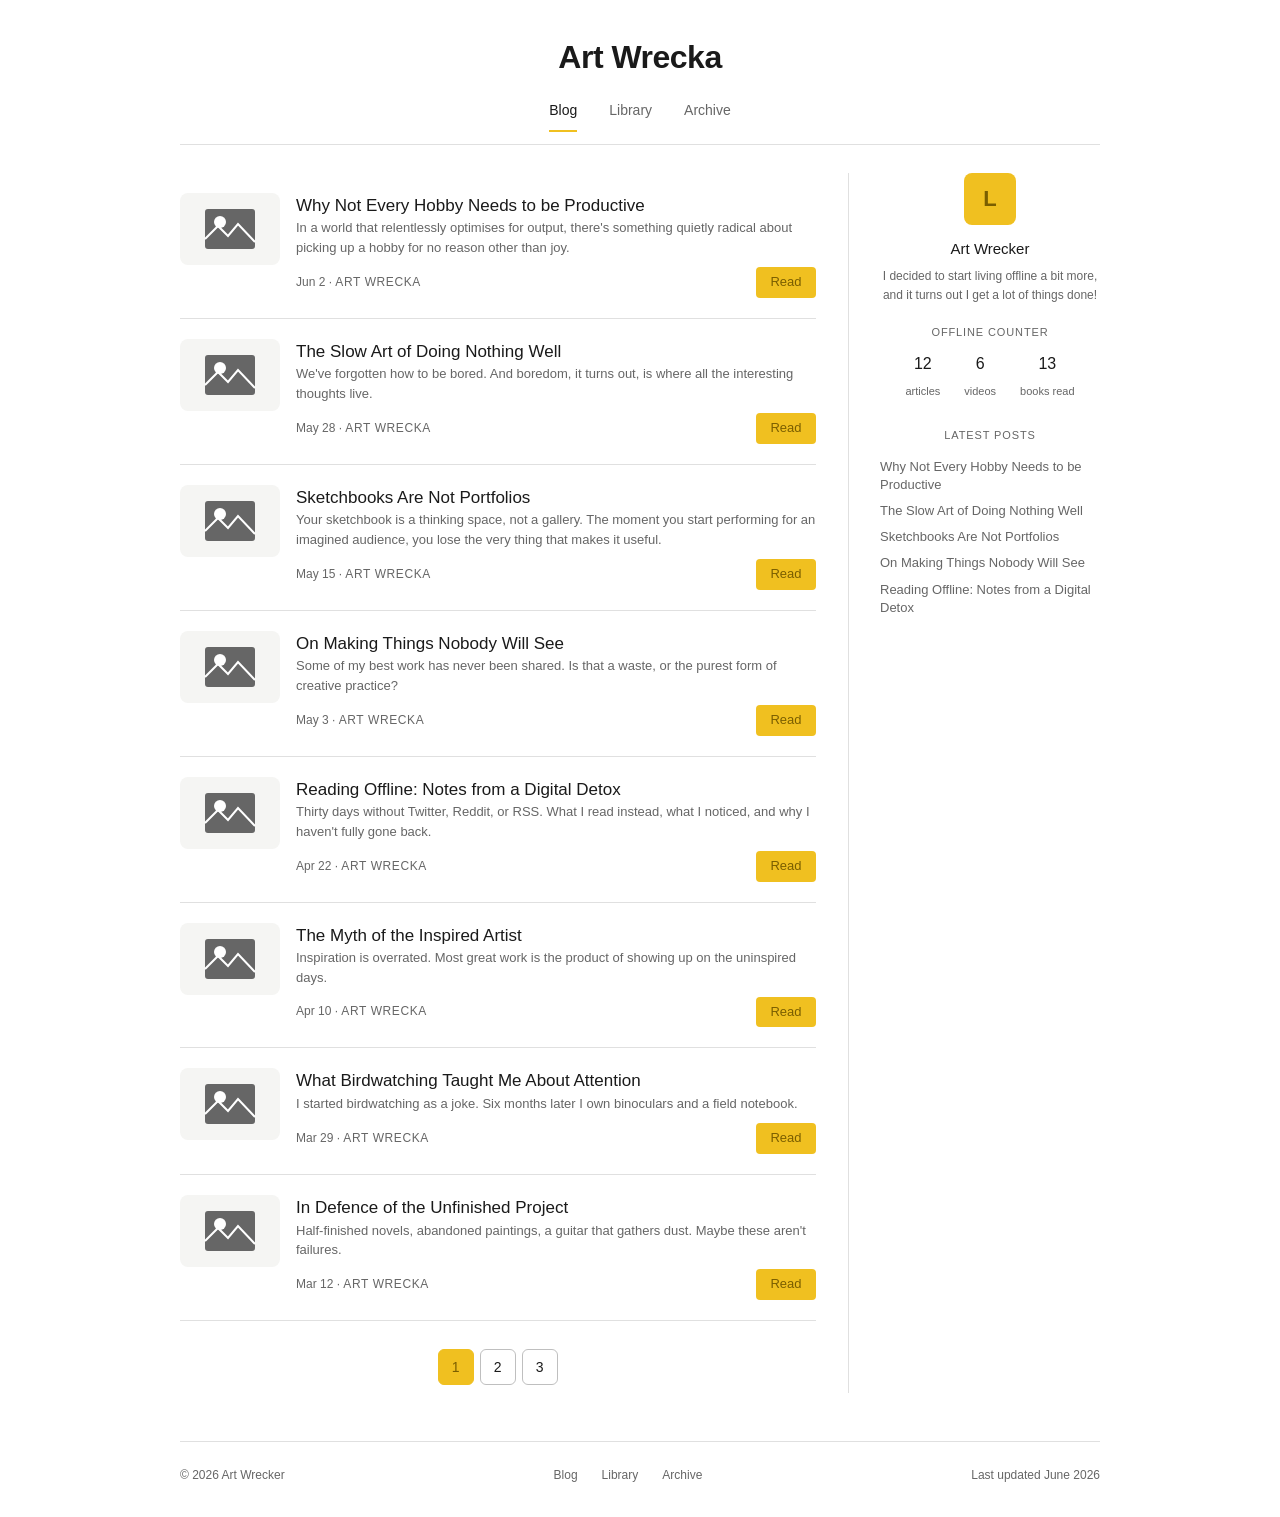
==== index.html @ 293a2ebb "Add files via upload" ====
<!DOCTYPE html>
<html lang="en">
<head>
  <meta charset="UTF-8" />
  <meta name="viewport" content="width=device-width, initial-scale=1.0" />
  <title>Art Wrecka — Blog</title>
  <link rel="stylesheet" href="css/style.css" />
</head>
<body>

<div class="site">
  <div id="header"></div>

  <main>
    <div class="layout">
      <!-- Posts column -->
      <div>
        <h2 class="sr-only">Posts</h2>
        <div id="posts-list"></div>
        <nav class="pagination" id="pagination" aria-label="Page navigation"></nav>
      </div>

      <!-- Separator -->
      <div class="col-sep" aria-hidden="true"></div>

      <!-- Sidebar -->
      <aside class="sidebar" aria-label="About and recent posts">
        <div id="sidebar"></div>
      </aside>
    </div>
  </main>
</div>

<div class="site" id="footer-wrap"></div>

<script src="js/data.js"></script>
<script>
  const PER_PAGE = 8;
  const params   = new URLSearchParams(location.search);
  let page       = parseInt(params.get('page') || '1', 10);
  const total    = Math.ceil(POSTS.length / PER_PAGE);

  // Clamp page
  if (page < 1) page = 1;
  if (page > total) page = total;

  // Header & sidebar & footer
  document.getElementById('header').innerHTML       = headerHTML('blog');
  document.getElementById('sidebar').innerHTML      = sidebarHTML(null);
  document.getElementById('footer-wrap').innerHTML  = footerHTML();

  // Posts
  const start = (page - 1) * PER_PAGE;
  const slice = POSTS.slice(start, start + PER_PAGE);

  document.getElementById('posts-list').innerHTML = slice.map(p => `
    <article class="post-card">
      <a href="article.html?slug=${p.slug}" class="post-thumb" aria-hidden="true" tabindex="-1">
        ${thumbSVG()}
      </a>
      <div>
        <a class="post-title" href="article.html?slug=${p.slug}">${p.title}</a>
        <p class="post-excerpt">${p.excerpt}</p>
        <div class="post-footer">
          <div class="post-meta">${p.date} · <span>Art Wrecka</span></div>
          <a class="btn-read" href="article.html?slug=${p.slug}">Read</a>
        </div>
      </div>
    </article>
  `).join('');

  // Pagination
  document.getElementById('pagination').innerHTML = Array.from({ length: total }, (_, i) => {
    const n = i + 1;
    const href = n === 1 ? 'index.html' : `index.html?page=${n}`;
    return `<a class="page-btn${n === page ? ' active' : ''}" href="${href}"${n === page ? ' aria-current="page"' : ''}>${n}</a>`;
  }).join('');
</script>
</body>
</html>
---- css/style.css ----
/* =============================================
   Art Wrecka — Global Stylesheet
   ============================================= */

*, *::before, *::after {
  box-sizing: border-box;
  margin: 0;
  padding: 0;
}

:root {
  --yellow: #f0c020;
  --yellow-dark: #7a5e00;
  --yellow-hover: #e0b210;
  --text-primary: #1a1a1a;
  --text-secondary: #666;
  --text-tertiary: #999;
  --border: rgba(0,0,0,0.12);
  --border-strong: rgba(0,0,0,0.25);
  --bg-secondary: #f5f5f3;
  --radius-sm: 4px;
  --radius-md: 8px;
  --radius-lg: 12px;
}

html {
  font-size: 16px;
  scroll-behavior: smooth;
}

body {
  font-family: -apple-system, BlinkMacSystemFont, 'Segoe UI', Helvetica, Arial, sans-serif;
  color: var(--text-primary);
  background: #fff;
  line-height: 1.6;
}

a {
  color: inherit;
  text-decoration: none;
}

a:hover {
  text-decoration: underline;
}

img {
  max-width: 100%;
  display: block;
}

/* =============================================
   Layout
   ============================================= */

.site {
  max-width: 960px;
  margin: 0 auto;
  padding: 0 1.25rem;
}

.layout {
  display: grid;
  grid-template-columns: minmax(0, 1fr) 0.5px 220px;
  gap: 0 2rem;
  align-items: start;
}

.col-sep {
  background: var(--border);
  width: 0.5px;
  align-self: stretch;
  min-height: 400px;
}

/* =============================================
   Header & Nav
   ============================================= */

.site-header {
  text-align: center;
  padding: 2rem 0 1rem;
}

.site-title {
  font-size: 2rem;
  font-weight: 600;
  letter-spacing: -0.5px;
}

.site-nav {
  display: flex;
  justify-content: center;
  gap: 2rem;
  border-bottom: 0.5px solid var(--border);
  padding-bottom: 0.75rem;
  margin-bottom: 1.75rem;
}

.site-nav a {
  font-size: 14px;
  color: var(--text-secondary);
  padding-bottom: 8px;
  border-bottom: 2px solid transparent;
  transition: color 0.15s;
}

.site-nav a:hover {
  color: var(--text-primary);
  text-decoration: none;
}

.site-nav a.active {
  color: var(--text-primary);
  border-bottom-color: var(--yellow);
}

/* =============================================
   Footer
   ============================================= */

.site-footer {
  border-top: 0.5px solid var(--border);
  margin-top: 3rem;
  padding: 1.5rem 0 2rem;
  display: flex;
  justify-content: space-between;
  align-items: center;
  font-size: 12px;
  color: var(--text-secondary);
}

.site-footer nav {
  display: flex;
  gap: 1.5rem;
}

.site-footer a:hover {
  color: var(--text-primary);
  text-decoration: none;
}

/* =============================================
   Sidebar
   ============================================= */

.sidebar {
  position: sticky;
  top: 1.5rem;
}

.sidebar-avatar {
  width: 52px;
  height: 52px;
  background: var(--yellow);
  border-radius: var(--radius-md);
  display: flex;
  align-items: center;
  justify-content: center;
  font-size: 22px;
  font-weight: 600;
  color: var(--yellow-dark);
  margin: 0 auto 0.75rem;
}

.sidebar-name {
  text-align: center;
  font-weight: 500;
  font-size: 15px;
  margin-bottom: 0.4rem;
}

.sidebar-bio {
  text-align: center;
  font-size: 12px;
  color: var(--text-secondary);
  line-height: 1.55;
  margin-bottom: 1.25rem;
}

.sidebar-section {
  margin-bottom: 1.5rem;
}

.sidebar-heading {
  font-size: 11px;
  font-weight: 500;
  text-align: center;
  color: var(--text-secondary);
  text-transform: uppercase;
  letter-spacing: 0.08em;
  margin-bottom: 0.6rem;
}

.counter-row {
  display: flex;
  justify-content: center;
  gap: 1.5rem;
  margin-bottom: 0.25rem;
}

.counter-item {
  text-align: center;
}

.counter-item strong {
  display: block;
  font-size: 16px;
  font-weight: 500;
}

.counter-label {
  font-size: 11px;
  color: var(--text-secondary);
}

.sidebar-posts {
  list-style: none;
}

.sidebar-posts li {
  padding: 4px 0;
}

.sidebar-posts a {
  font-size: 13px;
  color: var(--text-secondary);
  line-height: 1.4;
  display: block;
}

.sidebar-posts a:hover {
  color: var(--text-primary);
  text-decoration: none;
}

/* =============================================
   Post Cards (Blog List)
   ============================================= */

.post-card {
  display: grid;
  grid-template-columns: 100px 1fr;
  gap: 1rem;
  padding: 1.25rem 0;
  border-bottom: 0.5px solid var(--border);
  align-items: start;
}

.post-thumb {
  width: 100px;
  height: 72px;
  background: var(--bg-secondary);
  border-radius: var(--radius-md);
  overflow: hidden;
  flex-shrink: 0;
  display: flex;
  align-items: center;
  justify-content: center;
  color: var(--text-secondary);
}

.post-thumb img {
  width: 100%;
  height: 100%;
  object-fit: cover;
}

.post-title {
  font-size: 17px;
  font-weight: 500;
  line-height: 1.35;
  margin-bottom: 0.35rem;
  color: var(--text-primary);
}

.post-title:hover {
  text-decoration: underline;
}

.post-excerpt {
  font-size: 13px;
  color: var(--text-secondary);
  line-height: 1.5;
}

.post-footer {
  display: flex;
  justify-content: space-between;
  align-items: center;
  margin-top: 0.6rem;
}

.post-meta {
  font-size: 12px;
  color: var(--text-secondary);
}

.post-meta span {
  text-transform: uppercase;
  letter-spacing: 0.05em;
}

.btn-read {
  background: var(--yellow);
  color: var(--yellow-dark);
  border: none;
  padding: 5px 14px;
  border-radius: var(--radius-sm);
  font-size: 13px;
  font-weight: 500;
  cursor: pointer;
  text-decoration: none;
  display: inline-block;
}

.btn-read:hover {
  background: var(--yellow-hover);
  text-decoration: none;
}

/* =============================================
   Pagination
   ============================================= */

.pagination {
  display: flex;
  justify-content: center;
  gap: 6px;
  margin: 1.75rem 0 0.5rem;
}

.page-btn {
  width: 36px;
  height: 36px;
  border: 0.5px solid var(--border-strong);
  background: transparent;
  border-radius: 6px;
  font-size: 14px;
  cursor: pointer;
  color: var(--text-primary);
  display: flex;
  align-items: center;
  justify-content: center;
  font-family: inherit;
  line-height: 1;
  transition: background 0.1s;
  text-decoration: none;
}

.page-btn:hover {
  background: var(--bg-secondary);
  text-decoration: none;
}

.page-btn.active,
.page-btn[aria-current="page"] {
  background: var(--yellow);
  color: var(--yellow-dark);
  border-color: var(--yellow);
  font-weight: 500;
}

/* =============================================
   Article Page
   ============================================= */

.article-back {
  display: inline-flex;
  align-items: center;
  gap: 4px;
  font-size: 13px;
  color: var(--text-secondary);
  margin-bottom: 1.5rem;
}

.article-back:hover {
  color: var(--text-primary);
  text-decoration: none;
}

.article-hero {
  width: 100%;
  height: 260px;
  background: var(--bg-secondary);
  border-radius: var(--radius-lg);
  overflow: hidden;
  margin-bottom: 1.5rem;
  display: flex;
  align-items: center;
  justify-content: center;
  color: #ccc;
}

.article-hero img {
  width: 100%;
  height: 100%;
  object-fit: cover;
}

.article-header-meta {
  font-size: 12px;
  color: var(--text-secondary);
  text-transform: uppercase;
  letter-spacing: 0.07em;
  margin-bottom: 0.6rem;
}

.article-title {
  font-size: 26px;
  font-weight: 600;
  line-height: 1.3;
  margin-bottom: 1.25rem;
}

.article-body p {
  font-size: 15px;
  line-height: 1.8;
  color: var(--text-secondary);
  margin-bottom: 1.1rem;
}

.article-body p:first-child {
  color: var(--text-primary);
}

.article-body h2 {
  font-size: 20px;
  font-weight: 500;
  margin: 2rem 0 0.75rem;
  color: var(--text-primary);
}

.article-body blockquote {
  border-left: 3px solid var(--yellow);
  margin: 1.5rem 0;
  padding: 0.5rem 1rem;
  font-size: 15px;
  font-style: italic;
  color: var(--text-secondary);
  border-radius: 0;
}

.article-tags {
  display: flex;
  gap: 8px;
  flex-wrap: wrap;
  margin-top: 2rem;
  padding-top: 1rem;
  border-top: 0.5px solid var(--border);
}

.article-tag {
  font-size: 12px;
  padding: 4px 10px;
  border-radius: 12px;
  background: var(--bg-secondary);
  color: var(--text-secondary);
}

/* =============================================
   Library Page
   ============================================= */

.library-year {
  margin-bottom: 2.5rem;
}

.library-year-title {
  font-size: 22px;
  font-weight: 500;
  margin-bottom: 1rem;
  display: flex;
  align-items: center;
  gap: 0.75rem;
}

.count-badge {
  font-size: 13px;
  background: var(--bg-secondary);
  border-radius: 12px;
  padding: 2px 10px;
  color: var(--text-secondary);
  font-weight: 400;
}

.book-row {
  display: flex;
  align-items: center;
  padding: 14px 0;
  border-bottom: 0.5px solid var(--border);
  gap: 1rem;
}

.book-info {
  flex: 1;
  min-width: 0;
}

.book-title {
  font-size: 15px;
  font-weight: 500;
  color: var(--text-primary);
}

a.book-title:hover {
  text-decoration: underline;
}

.book-author {
  font-size: 13px;
  color: var(--text-secondary);
  margin-top: 2px;
}

.book-genre {
  font-size: 12px;
  padding: 3px 10px;
  border-radius: 12px;
  font-weight: 400;
  flex-shrink: 0;
  white-space: nowrap;
}

.genre-hist   { background: #fdecea; color: #712b13; }
.genre-sci    { background: #e6f1fb; color: #0c447c; }
.genre-phil   { background: #faeeda; color: #633806; }
.genre-scifi  { background: #eeedfe; color: #3c3489; }
.genre-myst   { background: #e1f5ee; color: #085041; }
.genre-bio    { background: #fbeaf0; color: #72243e; }
.genre-self   { background: #eaf3de; color: #27500a; }
.genre-fic    { background: #f1efe8; color: #444441; }

.stars {
  display: flex;
  gap: 1px;
  flex-shrink: 0;
}

.star     { font-size: 16px; color: var(--yellow); }
.star.off { color: #ddd; }

/* Book detail page */
.book-detail-grid {
  display: grid;
  grid-template-columns: 140px 1fr;
  gap: 2rem;
  margin-bottom: 2rem;
}

.book-cover {
  width: 140px;
  height: 200px;
  background: var(--bg-secondary);
  border-radius: 6px;
  border: 0.5px solid var(--border);
  display: flex;
  align-items: center;
  justify-content: center;
  font-size: 48px;
  flex-shrink: 0;
  overflow: hidden;
}

.book-cover img {
  width: 100%;
  height: 100%;
  object-fit: cover;
}

.book-detail-title {
  font-size: 24px;
  font-weight: 600;
  line-height: 1.3;
  margin-bottom: 4px;
}

.book-detail-author {
  font-size: 15px;
  color: var(--text-secondary);
  margin-bottom: 1rem;
}

.book-meta-table {
  display: flex;
  flex-direction: column;
  gap: 10px;
}

.book-meta-row {
  display: flex;
  align-items: center;
  gap: 12px;
  font-size: 14px;
}

.book-meta-label {
  color: var(--text-secondary);
  min-width: 70px;
}

.book-review p {
  font-size: 15px;
  line-height: 1.8;
  color: var(--text-secondary);
  margin-bottom: 1rem;
}

/* =============================================
   Archive Page
   ============================================= */

.archive-year {
  margin-bottom: 2.5rem;
}

.archive-year-title {
  font-size: 22px;
  font-weight: 500;
  margin-bottom: 1rem;
  display: flex;
  align-items: center;
  gap: 0.75rem;
}

.archive-month {
  margin-bottom: 1.25rem;
}

.archive-month-title {
  font-size: 11px;
  font-weight: 500;
  color: var(--text-secondary);
  text-transform: uppercase;
  letter-spacing: 0.08em;
  margin-bottom: 0.5rem;
  padding-bottom: 0.4rem;
  border-bottom: 0.5px solid var(--border);
}

.archive-post {
  display: flex;
  justify-content: space-between;
  align-items: baseline;
  padding: 5px 0;
  font-size: 14px;
  color: var(--text-secondary);
}

.archive-post a {
  color: var(--text-secondary);
}

.archive-post a:hover {
  color: var(--text-primary);
  text-decoration: none;
}

.archive-post-date {
  font-size: 12px;
  color: var(--text-tertiary);
  flex-shrink: 0;
  margin-left: 1rem;
}

/* =============================================
   Utilities
   ============================================= */

.sr-only {
  position: absolute;
  width: 1px;
  height: 1px;
  padding: 0;
  margin: -1px;
  overflow: hidden;
  clip: rect(0,0,0,0);
  white-space: nowrap;
  border-width: 0;
}

/* =============================================
   Responsive
   ============================================= */

@media (max-width: 700px) {
  .layout {
    grid-template-columns: 1fr;
  }

  .col-sep {
    display: none;
  }

  .sidebar {
    position: static;
    border-top: 0.5px solid var(--border);
    padding-top: 2rem;
    margin-top: 2rem;
  }

  .site-footer {
    flex-direction: column;
    gap: 0.75rem;
    text-align: center;
  }

  .book-detail-grid {
    grid-template-columns: 1fr;
  }

  .book-cover {
    width: 100%;
    height: 180px;
  }
}

@media (max-width: 480px) {
  .post-card {
    grid-template-columns: 1fr;
  }

  .post-thumb {
    width: 100%;
    height: 140px;
  }
}
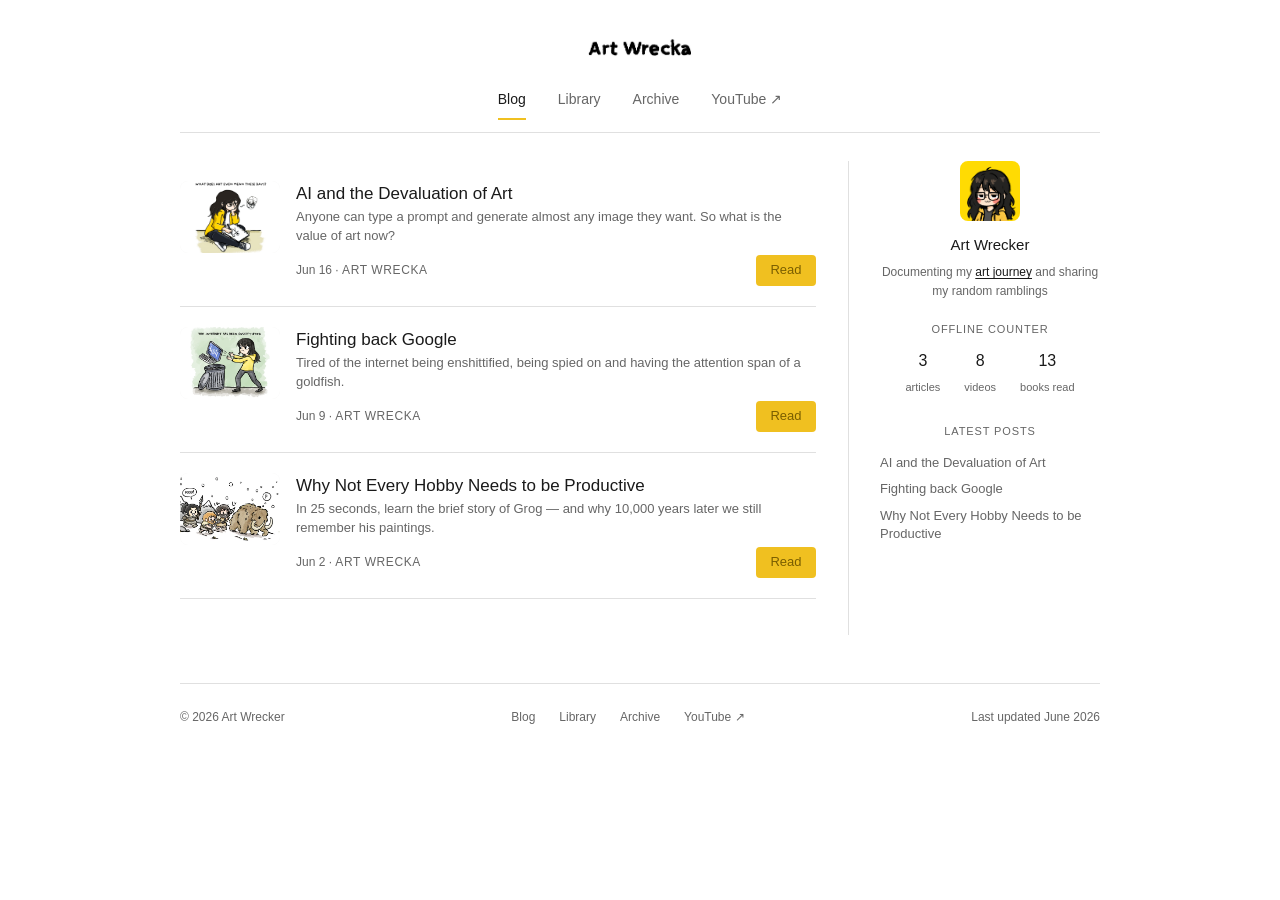
==== commit 545d23db: "Add files via upload" ====
--- a/index.html
+++ b/index.html
@@ -13,17 +13,12 @@
 
   <main>
     <div class="layout">
-      <!-- Posts column -->
       <div>
         <h2 class="sr-only">Posts</h2>
         <div id="posts-list"></div>
         <nav class="pagination" id="pagination" aria-label="Page navigation"></nav>
       </div>
-
-      <!-- Separator -->
       <div class="col-sep" aria-hidden="true"></div>
-
-      <!-- Sidebar -->
       <aside class="sidebar" aria-label="About and recent posts">
         <div id="sidebar"></div>
       </aside>
@@ -39,42 +34,44 @@
   const params   = new URLSearchParams(location.search);
   let page       = parseInt(params.get('page') || '1', 10);
   const total    = Math.ceil(POSTS.length / PER_PAGE);
-
-  // Clamp page
   if (page < 1) page = 1;
   if (page > total) page = total;
 
-  // Header & sidebar & footer
-  document.getElementById('header').innerHTML       = headerHTML('blog');
-  document.getElementById('sidebar').innerHTML      = sidebarHTML(null);
-  document.getElementById('footer-wrap').innerHTML  = footerHTML();
+  document.getElementById('header').innerHTML      = headerHTML('blog');
+  document.getElementById('sidebar').innerHTML     = sidebarHTML();
+  document.getElementById('footer-wrap').innerHTML = footerHTML();
 
-  // Posts
   const start = (page - 1) * PER_PAGE;
   const slice = POSTS.slice(start, start + PER_PAGE);
 
-  document.getElementById('posts-list').innerHTML = slice.map(p => `
-    <article class="post-card">
-      <a href="article.html?slug=${p.slug}" class="post-thumb" aria-hidden="true" tabindex="-1">
-        ${thumbSVG()}
-      </a>
-      <div>
-        <a class="post-title" href="article.html?slug=${p.slug}">${p.title}</a>
-        <p class="post-excerpt">${p.excerpt}</p>
-        <div class="post-footer">
-          <div class="post-meta">${p.date} · <span>Art Wrecka</span></div>
-          <a class="btn-read" href="article.html?slug=${p.slug}">Read</a>
+  document.getElementById('posts-list').innerHTML = slice.map(p => {
+    const thumbContent = p.thumb
+      ? `<img src="${p.thumb}" alt="${p.title}">`
+      : thumbSVG();
+    return `
+      <article class="post-card">
+        <a href="article.html?slug=${p.slug}" class="post-thumb" aria-hidden="true" tabindex="-1">
+          ${thumbContent}
+        </a>
+        <div>
+          <a class="post-title" href="article.html?slug=${p.slug}">${p.title}</a>
+          <p class="post-excerpt">${p.excerpt}</p>
+          <div class="post-footer">
+            <div class="post-meta">${p.date} · <span>Art Wrecka</span></div>
+            <a class="btn-read" href="article.html?slug=${p.slug}">Read</a>
+          </div>
         </div>
-      </div>
-    </article>
-  `).join('');
+      </article>
+    `;
+  }).join('');
 
-  // Pagination
-  document.getElementById('pagination').innerHTML = Array.from({ length: total }, (_, i) => {
-    const n = i + 1;
-    const href = n === 1 ? 'index.html' : `index.html?page=${n}`;
-    return `<a class="page-btn${n === page ? ' active' : ''}" href="${href}"${n === page ? ' aria-current="page"' : ''}>${n}</a>`;
-  }).join('');
+  if (total > 1) {
+    document.getElementById('pagination').innerHTML = Array.from({ length: total }, (_, i) => {
+      const n    = i + 1;
+      const href = n === 1 ? 'index.html' : `index.html?page=${n}`;
+      return `<a class="page-btn${n === page ? ' active' : ''}" href="${href}"${n === page ? ' aria-current="page"' : ''}>${n}</a>`;
+    }).join('');
+  }
 </script>
 </body>
 </html>
--- a/css/style.css
+++ b/css/style.css
@@ -23,10 +23,7 @@
   --radius-lg: 12px;
 }
 
-html {
-  font-size: 16px;
-  scroll-behavior: smooth;
-}
+html { font-size: 16px; scroll-behavior: smooth; }
 
 body {
   font-family: -apple-system, BlinkMacSystemFont, 'Segoe UI', Helvetica, Arial, sans-serif;
@@ -35,29 +32,12 @@
   line-height: 1.6;
 }
 
-a {
-  color: inherit;
-  text-decoration: none;
-}
-
-a:hover {
-  text-decoration: underline;
-}
-
-img {
-  max-width: 100%;
-  display: block;
-}
-
-/* =============================================
-   Layout
-   ============================================= */
-
-.site {
-  max-width: 960px;
-  margin: 0 auto;
-  padding: 0 1.25rem;
-}
+a { color: inherit; text-decoration: none; }
+a:hover { text-decoration: underline; }
+img { max-width: 100%; display: block; }
+
+/* ── Layout ── */
+.site { max-width: 960px; margin: 0 auto; padding: 0 1.25rem; }
 
 .layout {
   display: grid;
@@ -73,21 +53,27 @@
   min-height: 400px;
 }
 
-/* =============================================
-   Header & Nav
-   ============================================= */
-
+/* ── Site header — GIF logo ── */
 .site-header {
   text-align: center;
-  padding: 2rem 0 1rem;
-}
-
-.site-title {
-  font-size: 2rem;
-  font-weight: 600;
-  letter-spacing: -0.5px;
-}
-
+  padding: 1.5rem 0 0.5rem;
+}
+
+.site-logo-link {
+  display: inline-block;
+  line-height: 0;
+}
+
+.site-logo-link:hover { opacity: 0.85; text-decoration: none; }
+
+.site-logo-gif {
+  height: 48px;       /* same visual weight as the old text title */
+  width: auto;
+  display: block;
+  margin: 0 auto;
+}
+
+/* ── Nav ── */
 .site-nav {
   display: flex;
   justify-content: center;
@@ -105,20 +91,10 @@
   transition: color 0.15s;
 }
 
-.site-nav a:hover {
-  color: var(--text-primary);
-  text-decoration: none;
-}
-
-.site-nav a.active {
-  color: var(--text-primary);
-  border-bottom-color: var(--yellow);
-}
-
-/* =============================================
-   Footer
-   ============================================= */
-
+.site-nav a:hover { color: var(--text-primary); text-decoration: none; }
+.site-nav a.active { color: var(--text-primary); border-bottom-color: var(--yellow); }
+
+/* ── Footer ── */
 .site-footer {
   border-top: 0.5px solid var(--border);
   margin-top: 3rem;
@@ -130,57 +106,42 @@
   color: var(--text-secondary);
 }
 
-.site-footer nav {
-  display: flex;
-  gap: 1.5rem;
-}
-
-.site-footer a:hover {
+.site-footer nav { display: flex; gap: 1.5rem; }
+.site-footer a:hover { color: var(--text-primary); text-decoration: none; }
+
+/* ── Bio link inside sidebar ── */
+.bio-link {
   color: var(--text-primary);
-  text-decoration: none;
-}
-
-/* =============================================
-   Sidebar
-   ============================================= */
-
-.sidebar {
-  position: sticky;
-  top: 1.5rem;
-}
+  text-decoration: underline;
+  text-underline-offset: 2px;
+}
+.bio-link:hover { color: var(--yellow-dark); }
+
+/* ── External nav link (YouTube) ── */
+.nav-external {
+  color: var(--text-secondary);
+  font-size: 14px;
+}
+.nav-external:hover { color: var(--text-primary); text-decoration: none; }
+
+/* ── Sidebar ── */
+.sidebar { position: sticky; top: 1.5rem; }
 
 .sidebar-avatar {
-  width: 52px;
-  height: 52px;
-  background: var(--yellow);
+  width: 60px;
+  height: 60px;
   border-radius: var(--radius-md);
-  display: flex;
-  align-items: center;
-  justify-content: center;
-  font-size: 22px;
-  font-weight: 600;
-  color: var(--yellow-dark);
+  overflow: hidden;
   margin: 0 auto 0.75rem;
-}
-
-.sidebar-name {
-  text-align: center;
-  font-weight: 500;
-  font-size: 15px;
-  margin-bottom: 0.4rem;
-}
-
-.sidebar-bio {
-  text-align: center;
-  font-size: 12px;
-  color: var(--text-secondary);
-  line-height: 1.55;
-  margin-bottom: 1.25rem;
-}
-
-.sidebar-section {
-  margin-bottom: 1.5rem;
-}
+  display: block;
+}
+
+.sidebar-avatar img { width: 100%; height: 100%; object-fit: cover; }
+
+.sidebar-name { text-align: center; font-weight: 500; font-size: 15px; margin-bottom: 0.4rem; }
+.sidebar-bio { text-align: center; font-size: 12px; color: var(--text-secondary); line-height: 1.55; margin-bottom: 1.25rem; }
+
+.sidebar-section { margin-bottom: 1.5rem; }
 
 .sidebar-heading {
   font-size: 11px;
@@ -192,52 +153,17 @@
   margin-bottom: 0.6rem;
 }
 
-.counter-row {
-  display: flex;
-  justify-content: center;
-  gap: 1.5rem;
-  margin-bottom: 0.25rem;
-}
-
-.counter-item {
-  text-align: center;
-}
-
-.counter-item strong {
-  display: block;
-  font-size: 16px;
-  font-weight: 500;
-}
-
-.counter-label {
-  font-size: 11px;
-  color: var(--text-secondary);
-}
-
-.sidebar-posts {
-  list-style: none;
-}
-
-.sidebar-posts li {
-  padding: 4px 0;
-}
-
-.sidebar-posts a {
-  font-size: 13px;
-  color: var(--text-secondary);
-  line-height: 1.4;
-  display: block;
-}
-
-.sidebar-posts a:hover {
-  color: var(--text-primary);
-  text-decoration: none;
-}
-
-/* =============================================
-   Post Cards (Blog List)
-   ============================================= */
-
+.counter-row { display: flex; justify-content: center; gap: 1.5rem; margin-bottom: 0.25rem; }
+.counter-item { text-align: center; }
+.counter-item strong { display: block; font-size: 16px; font-weight: 500; }
+.counter-label { font-size: 11px; color: var(--text-secondary); }
+
+.sidebar-posts { list-style: none; }
+.sidebar-posts li { padding: 4px 0; }
+.sidebar-posts a { font-size: 13px; color: var(--text-secondary); line-height: 1.4; display: block; }
+.sidebar-posts a:hover { color: var(--text-primary); text-decoration: none; }
+
+/* ── Post Cards ── */
 .post-card {
   display: grid;
   grid-template-columns: 100px 1fr;
@@ -253,53 +179,21 @@
   background: var(--bg-secondary);
   border-radius: var(--radius-md);
   overflow: hidden;
-  flex-shrink: 0;
   display: flex;
   align-items: center;
   justify-content: center;
   color: var(--text-secondary);
 }
 
-.post-thumb img {
-  width: 100%;
-  height: 100%;
-  object-fit: cover;
-}
-
-.post-title {
-  font-size: 17px;
-  font-weight: 500;
-  line-height: 1.35;
-  margin-bottom: 0.35rem;
-  color: var(--text-primary);
-}
-
-.post-title:hover {
-  text-decoration: underline;
-}
-
-.post-excerpt {
-  font-size: 13px;
-  color: var(--text-secondary);
-  line-height: 1.5;
-}
-
-.post-footer {
-  display: flex;
-  justify-content: space-between;
-  align-items: center;
-  margin-top: 0.6rem;
-}
-
-.post-meta {
-  font-size: 12px;
-  color: var(--text-secondary);
-}
-
-.post-meta span {
-  text-transform: uppercase;
-  letter-spacing: 0.05em;
-}
+.post-thumb img { width: 100%; height: 100%; object-fit: cover; }
+
+.post-title { font-size: 17px; font-weight: 500; line-height: 1.35; margin-bottom: 0.35rem; color: var(--text-primary); }
+.post-title:hover { text-decoration: underline; }
+.post-excerpt { font-size: 13px; color: var(--text-secondary); line-height: 1.5; }
+
+.post-footer { display: flex; justify-content: space-between; align-items: center; margin-top: 0.6rem; }
+.post-meta { font-size: 12px; color: var(--text-secondary); }
+.post-meta span { text-transform: uppercase; letter-spacing: 0.05em; }
 
 .btn-read {
   background: var(--yellow);
@@ -313,22 +207,10 @@
   text-decoration: none;
   display: inline-block;
 }
-
-.btn-read:hover {
-  background: var(--yellow-hover);
-  text-decoration: none;
-}
-
-/* =============================================
-   Pagination
-   ============================================= */
-
-.pagination {
-  display: flex;
-  justify-content: center;
-  gap: 6px;
-  margin: 1.75rem 0 0.5rem;
-}
+.btn-read:hover { background: var(--yellow-hover); text-decoration: none; }
+
+/* ── Pagination ── */
+.pagination { display: flex; justify-content: center; gap: 6px; margin: 1.75rem 0 0.5rem; }
 
 .page-btn {
   width: 36px;
@@ -347,180 +229,61 @@
   transition: background 0.1s;
   text-decoration: none;
 }
-
-.page-btn:hover {
-  background: var(--bg-secondary);
-  text-decoration: none;
-}
-
-.page-btn.active,
-.page-btn[aria-current="page"] {
+.page-btn:hover { background: var(--bg-secondary); text-decoration: none; }
+.page-btn.active, .page-btn[aria-current="page"] {
   background: var(--yellow);
   color: var(--yellow-dark);
   border-color: var(--yellow);
   font-weight: 500;
 }
 
-/* =============================================
-   Article Page
-   ============================================= */
-
-.article-back {
-  display: inline-flex;
-  align-items: center;
-  gap: 4px;
-  font-size: 13px;
-  color: var(--text-secondary);
-  margin-bottom: 1.5rem;
-}
-
-.article-back:hover {
-  color: var(--text-primary);
-  text-decoration: none;
-}
+/* ── Article page ── */
+.article-back { display: inline-flex; align-items: center; gap: 4px; font-size: 13px; color: var(--text-secondary); margin-bottom: 1.5rem; }
+.article-back:hover { color: var(--text-primary); text-decoration: none; }
 
 .article-hero {
   width: 100%;
-  height: 260px;
+  border-radius: var(--radius-lg);
+  overflow: hidden;
+  margin-bottom: 1.5rem;
   background: var(--bg-secondary);
-  border-radius: var(--radius-lg);
-  overflow: hidden;
-  margin-bottom: 1.5rem;
-  display: flex;
-  align-items: center;
-  justify-content: center;
-  color: #ccc;
-}
-
-.article-hero img {
-  width: 100%;
-  height: 100%;
-  object-fit: cover;
-}
-
-.article-header-meta {
-  font-size: 12px;
-  color: var(--text-secondary);
-  text-transform: uppercase;
-  letter-spacing: 0.07em;
-  margin-bottom: 0.6rem;
-}
-
-.article-title {
-  font-size: 26px;
-  font-weight: 600;
-  line-height: 1.3;
-  margin-bottom: 1.25rem;
-}
-
-.article-body p {
-  font-size: 15px;
-  line-height: 1.8;
-  color: var(--text-secondary);
-  margin-bottom: 1.1rem;
-}
-
-.article-body p:first-child {
-  color: var(--text-primary);
-}
-
-.article-body h2 {
-  font-size: 20px;
-  font-weight: 500;
-  margin: 2rem 0 0.75rem;
-  color: var(--text-primary);
-}
-
-.article-body blockquote {
-  border-left: 3px solid var(--yellow);
-  margin: 1.5rem 0;
-  padding: 0.5rem 1rem;
-  font-size: 15px;
-  font-style: italic;
-  color: var(--text-secondary);
-  border-radius: 0;
-}
-
-.article-tags {
-  display: flex;
-  gap: 8px;
-  flex-wrap: wrap;
-  margin-top: 2rem;
-  padding-top: 1rem;
-  border-top: 0.5px solid var(--border);
-}
-
-.article-tag {
-  font-size: 12px;
-  padding: 4px 10px;
-  border-radius: 12px;
-  background: var(--bg-secondary);
-  color: var(--text-secondary);
-}
-
-/* =============================================
-   Library Page
-   ============================================= */
-
-.library-year {
-  margin-bottom: 2.5rem;
-}
-
-.library-year-title {
-  font-size: 22px;
-  font-weight: 500;
-  margin-bottom: 1rem;
-  display: flex;
-  align-items: center;
-  gap: 0.75rem;
-}
-
-.count-badge {
-  font-size: 13px;
-  background: var(--bg-secondary);
-  border-radius: 12px;
-  padding: 2px 10px;
-  color: var(--text-secondary);
-  font-weight: 400;
-}
-
-.book-row {
-  display: flex;
-  align-items: center;
-  padding: 14px 0;
-  border-bottom: 0.5px solid var(--border);
-  gap: 1rem;
-}
-
-.book-info {
-  flex: 1;
-  min-width: 0;
-}
-
-.book-title {
-  font-size: 15px;
-  font-weight: 500;
-  color: var(--text-primary);
-}
-
-a.book-title:hover {
-  text-decoration: underline;
-}
-
-.book-author {
-  font-size: 13px;
-  color: var(--text-secondary);
-  margin-top: 2px;
-}
-
-.book-genre {
-  font-size: 12px;
-  padding: 3px 10px;
-  border-radius: 12px;
-  font-weight: 400;
-  flex-shrink: 0;
-  white-space: nowrap;
-}
+}
+.article-hero img, .article-hero video { width: 100%; display: block; border-radius: var(--radius-lg); }
+
+.article-header-meta { font-size: 12px; color: var(--text-secondary); text-transform: uppercase; letter-spacing: 0.07em; margin-bottom: 0.6rem; }
+.article-title { font-size: 26px; font-weight: 600; line-height: 1.3; margin-bottom: 0.4rem; }
+.article-subtitle { font-size: 16px; color: var(--text-secondary); margin-bottom: 1.25rem; font-style: italic; }
+
+.article-body p { font-size: 15px; line-height: 1.8; color: var(--text-secondary); margin-bottom: 1.1rem; }
+.article-body p:first-child { color: var(--text-primary); }
+.article-body h2 { font-size: 20px; font-weight: 500; margin: 2rem 0 0.75rem; color: var(--text-primary); }
+.article-body blockquote { border-left: 3px solid var(--yellow); margin: 1.5rem 0; padding: 0.5rem 1rem; font-size: 15px; font-style: italic; color: var(--text-secondary); }
+.article-body em { color: var(--text-tertiary); font-size: 13px; display: block; text-align: center; margin-top: -0.5rem; margin-bottom: 1rem; }
+
+.article-image {
+  margin: 1.25rem 0;
+  border-radius: var(--radius-md);
+  overflow: hidden;
+}
+.article-image img { width: 100%; display: block; }
+.article-image figcaption { font-size: 12px; color: var(--text-tertiary); text-align: center; padding: 0.4rem 0; font-style: italic; }
+
+.article-tags { display: flex; gap: 8px; flex-wrap: wrap; margin-top: 2rem; padding-top: 1rem; border-top: 0.5px solid var(--border); }
+.article-tag { font-size: 12px; padding: 4px 10px; border-radius: 12px; background: var(--bg-secondary); color: var(--text-secondary); }
+
+/* ── Library page ── */
+.library-year { margin-bottom: 2.5rem; }
+.library-year-title { font-size: 22px; font-weight: 500; margin-bottom: 1rem; display: flex; align-items: center; gap: 0.75rem; }
+
+.count-badge { font-size: 13px; background: var(--bg-secondary); border-radius: 12px; padding: 2px 10px; color: var(--text-secondary); font-weight: 400; }
+
+.book-row { display: flex; align-items: center; padding: 14px 0; border-bottom: 0.5px solid var(--border); gap: 1rem; }
+.book-info { flex: 1; min-width: 0; }
+.book-title { font-size: 15px; font-weight: 500; color: var(--text-primary); }
+a.book-title:hover { text-decoration: underline; }
+.book-author { font-size: 13px; color: var(--text-secondary); margin-top: 2px; }
+
+.book-genre { font-size: 12px; padding: 3px 10px; border-radius: 12px; font-weight: 400; flex-shrink: 0; white-space: nowrap; }
 
 .genre-hist   { background: #fdecea; color: #712b13; }
 .genre-sci    { background: #e6f1fb; color: #0c447c; }
@@ -530,198 +293,63 @@
 .genre-bio    { background: #fbeaf0; color: #72243e; }
 .genre-self   { background: #eaf3de; color: #27500a; }
 .genre-fic    { background: #f1efe8; color: #444441; }
-
-.stars {
-  display: flex;
-  gap: 1px;
-  flex-shrink: 0;
-}
-
-.star     { font-size: 16px; color: var(--yellow); }
-.star.off { color: #ddd; }
+.genre-psych  { background: #f0e8fb; color: #4a2080; }
+.genre-health { background: #e4f5f0; color: #0a5e44; }
+
+.stars { display: flex; gap: 1px; flex-shrink: 0; }
+.star       { font-size: 16px; color: var(--yellow); }
+.star.off   { color: #ddd; }
+/* Half star: clip the right half to grey */
+.star.half  {
+  position: relative;
+  display: inline-block;
+  color: #ddd;
+}
+.star.half::before {
+  content: '★';
+  position: absolute;
+  left: 0;
+  top: 0;
+  width: 50%;
+  overflow: hidden;
+  color: var(--yellow);
+}
 
 /* Book detail page */
-.book-detail-grid {
-  display: grid;
-  grid-template-columns: 140px 1fr;
-  gap: 2rem;
-  margin-bottom: 2rem;
-}
-
-.book-cover {
-  width: 140px;
-  height: 200px;
-  background: var(--bg-secondary);
-  border-radius: 6px;
-  border: 0.5px solid var(--border);
-  display: flex;
-  align-items: center;
-  justify-content: center;
-  font-size: 48px;
-  flex-shrink: 0;
-  overflow: hidden;
-}
-
-.book-cover img {
-  width: 100%;
-  height: 100%;
-  object-fit: cover;
-}
-
-.book-detail-title {
-  font-size: 24px;
-  font-weight: 600;
-  line-height: 1.3;
-  margin-bottom: 4px;
-}
-
-.book-detail-author {
-  font-size: 15px;
-  color: var(--text-secondary);
-  margin-bottom: 1rem;
-}
-
-.book-meta-table {
-  display: flex;
-  flex-direction: column;
-  gap: 10px;
-}
-
-.book-meta-row {
-  display: flex;
-  align-items: center;
-  gap: 12px;
-  font-size: 14px;
-}
-
-.book-meta-label {
-  color: var(--text-secondary);
-  min-width: 70px;
-}
-
-.book-review p {
-  font-size: 15px;
-  line-height: 1.8;
-  color: var(--text-secondary);
-  margin-bottom: 1rem;
-}
-
-/* =============================================
-   Archive Page
-   ============================================= */
-
-.archive-year {
-  margin-bottom: 2.5rem;
-}
-
-.archive-year-title {
-  font-size: 22px;
-  font-weight: 500;
-  margin-bottom: 1rem;
-  display: flex;
-  align-items: center;
-  gap: 0.75rem;
-}
-
-.archive-month {
-  margin-bottom: 1.25rem;
-}
-
-.archive-month-title {
-  font-size: 11px;
-  font-weight: 500;
-  color: var(--text-secondary);
-  text-transform: uppercase;
-  letter-spacing: 0.08em;
-  margin-bottom: 0.5rem;
-  padding-bottom: 0.4rem;
-  border-bottom: 0.5px solid var(--border);
-}
-
-.archive-post {
-  display: flex;
-  justify-content: space-between;
-  align-items: baseline;
-  padding: 5px 0;
-  font-size: 14px;
-  color: var(--text-secondary);
-}
-
-.archive-post a {
-  color: var(--text-secondary);
-}
-
-.archive-post a:hover {
-  color: var(--text-primary);
-  text-decoration: none;
-}
-
-.archive-post-date {
-  font-size: 12px;
-  color: var(--text-tertiary);
-  flex-shrink: 0;
-  margin-left: 1rem;
-}
-
-/* =============================================
-   Utilities
-   ============================================= */
-
-.sr-only {
-  position: absolute;
-  width: 1px;
-  height: 1px;
-  padding: 0;
-  margin: -1px;
-  overflow: hidden;
-  clip: rect(0,0,0,0);
-  white-space: nowrap;
-  border-width: 0;
-}
-
-/* =============================================
-   Responsive
-   ============================================= */
-
+.book-detail-grid { display: grid; grid-template-columns: 140px 1fr; gap: 2rem; margin-bottom: 2rem; }
+.book-cover { width: 140px; height: 200px; background: var(--bg-secondary); border-radius: 6px; border: 0.5px solid var(--border); display: flex; align-items: center; justify-content: center; font-size: 48px; flex-shrink: 0; overflow: hidden; }
+.book-cover img { width: 100%; height: 100%; object-fit: cover; }
+.book-detail-title { font-size: 24px; font-weight: 600; line-height: 1.3; margin-bottom: 4px; }
+.book-detail-author { font-size: 15px; color: var(--text-secondary); margin-bottom: 1rem; }
+.book-meta-table { display: flex; flex-direction: column; gap: 10px; }
+.book-meta-row { display: flex; align-items: center; gap: 12px; font-size: 14px; }
+.book-meta-label { color: var(--text-secondary); min-width: 70px; }
+.book-review p { font-size: 15px; line-height: 1.8; color: var(--text-secondary); margin-bottom: 1rem; }
+
+/* ── Archive page ── */
+.archive-year { margin-bottom: 2.5rem; }
+.archive-year-title { font-size: 22px; font-weight: 500; margin-bottom: 1rem; display: flex; align-items: center; gap: 0.75rem; }
+.archive-month { margin-bottom: 1.25rem; }
+.archive-month-title { font-size: 11px; font-weight: 500; color: var(--text-secondary); text-transform: uppercase; letter-spacing: 0.08em; margin-bottom: 0.5rem; padding-bottom: 0.4rem; border-bottom: 0.5px solid var(--border); }
+.archive-post { display: flex; justify-content: space-between; align-items: baseline; padding: 5px 0; font-size: 14px; color: var(--text-secondary); }
+.archive-post a { color: var(--text-secondary); }
+.archive-post a:hover { color: var(--text-primary); text-decoration: none; }
+.archive-post-date { font-size: 12px; color: var(--text-tertiary); flex-shrink: 0; margin-left: 1rem; }
+
+/* ── Utilities ── */
+.sr-only { position: absolute; width: 1px; height: 1px; padding: 0; margin: -1px; overflow: hidden; clip: rect(0,0,0,0); white-space: nowrap; border-width: 0; }
+
+/* ── Responsive ── */
 @media (max-width: 700px) {
-  .layout {
-    grid-template-columns: 1fr;
-  }
-
-  .col-sep {
-    display: none;
-  }
-
-  .sidebar {
-    position: static;
-    border-top: 0.5px solid var(--border);
-    padding-top: 2rem;
-    margin-top: 2rem;
-  }
-
-  .site-footer {
-    flex-direction: column;
-    gap: 0.75rem;
-    text-align: center;
-  }
-
-  .book-detail-grid {
-    grid-template-columns: 1fr;
-  }
-
-  .book-cover {
-    width: 100%;
-    height: 180px;
-  }
+  .layout { grid-template-columns: 1fr; }
+  .col-sep { display: none; }
+  .sidebar { position: static; border-top: 0.5px solid var(--border); padding-top: 2rem; margin-top: 2rem; }
+  .site-footer { flex-direction: column; gap: 0.75rem; text-align: center; }
+  .book-detail-grid { grid-template-columns: 1fr; }
+  .book-cover { width: 100%; height: 180px; }
 }
 
 @media (max-width: 480px) {
-  .post-card {
-    grid-template-columns: 1fr;
-  }
-
-  .post-thumb {
-    width: 100%;
-    height: 140px;
-  }
-}
+  .post-card { grid-template-columns: 1fr; }
+  .post-thumb { width: 100%; height: 140px; }
+}
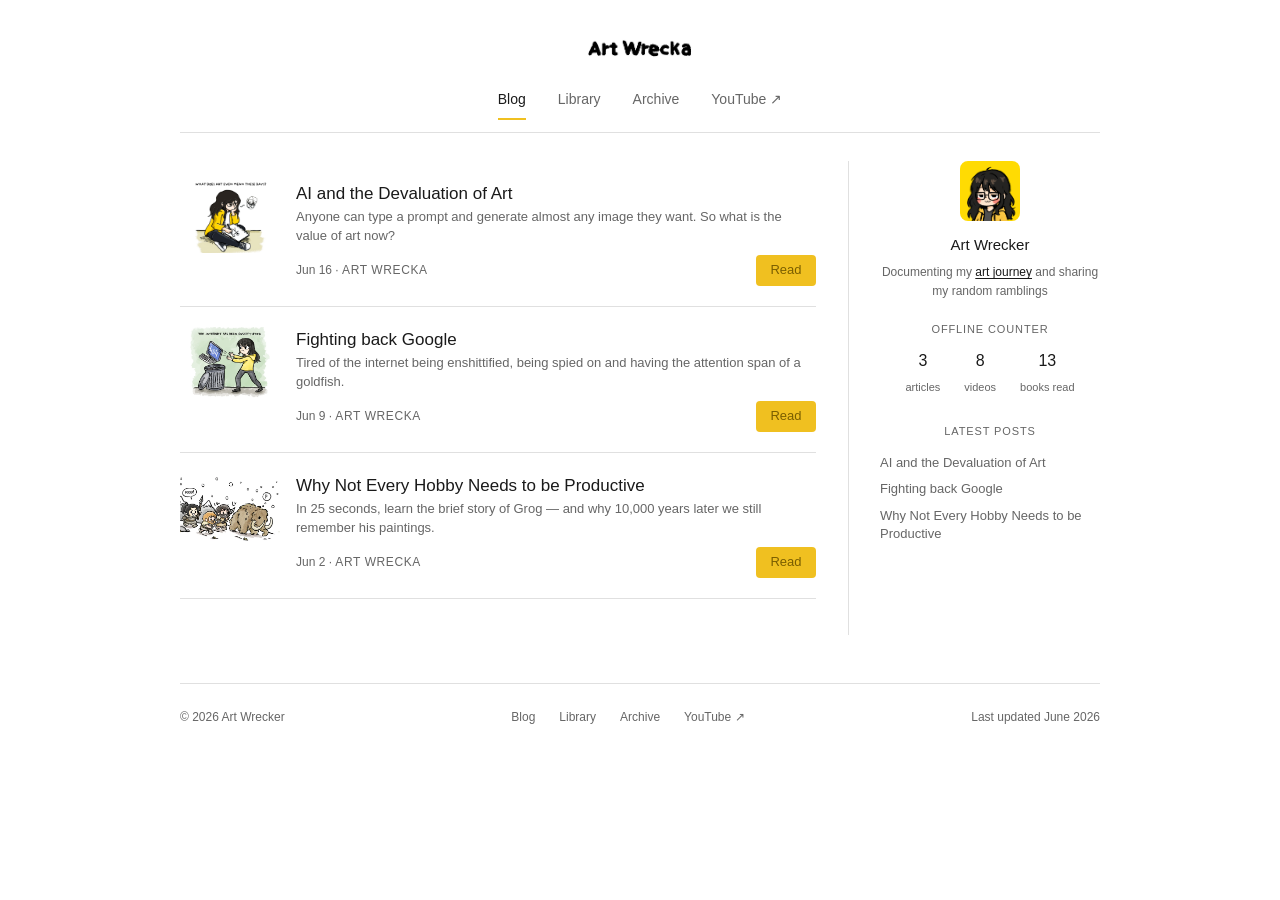
==== commit 1dd4daaa: "Add files via upload" ====
--- a/index.html
+++ b/index.html
@@ -4,6 +4,10 @@
   <meta charset="UTF-8" />
   <meta name="viewport" content="width=device-width, initial-scale=1.0" />
   <title>Art Wrecka — Blog</title>
+  <link rel="apple-touch-icon" sizes="180x180" href="apple-touch-icon.png">
+  <link rel="icon" type="image/png" sizes="32x32" href="favicon-32x32.png">
+  <link rel="icon" type="image/png" sizes="16x16" href="favicon-16x16.png">
+  <link rel="manifest" href="site.webmanifest">
   <link rel="stylesheet" href="css/style.css" />
 </head>
 <body>
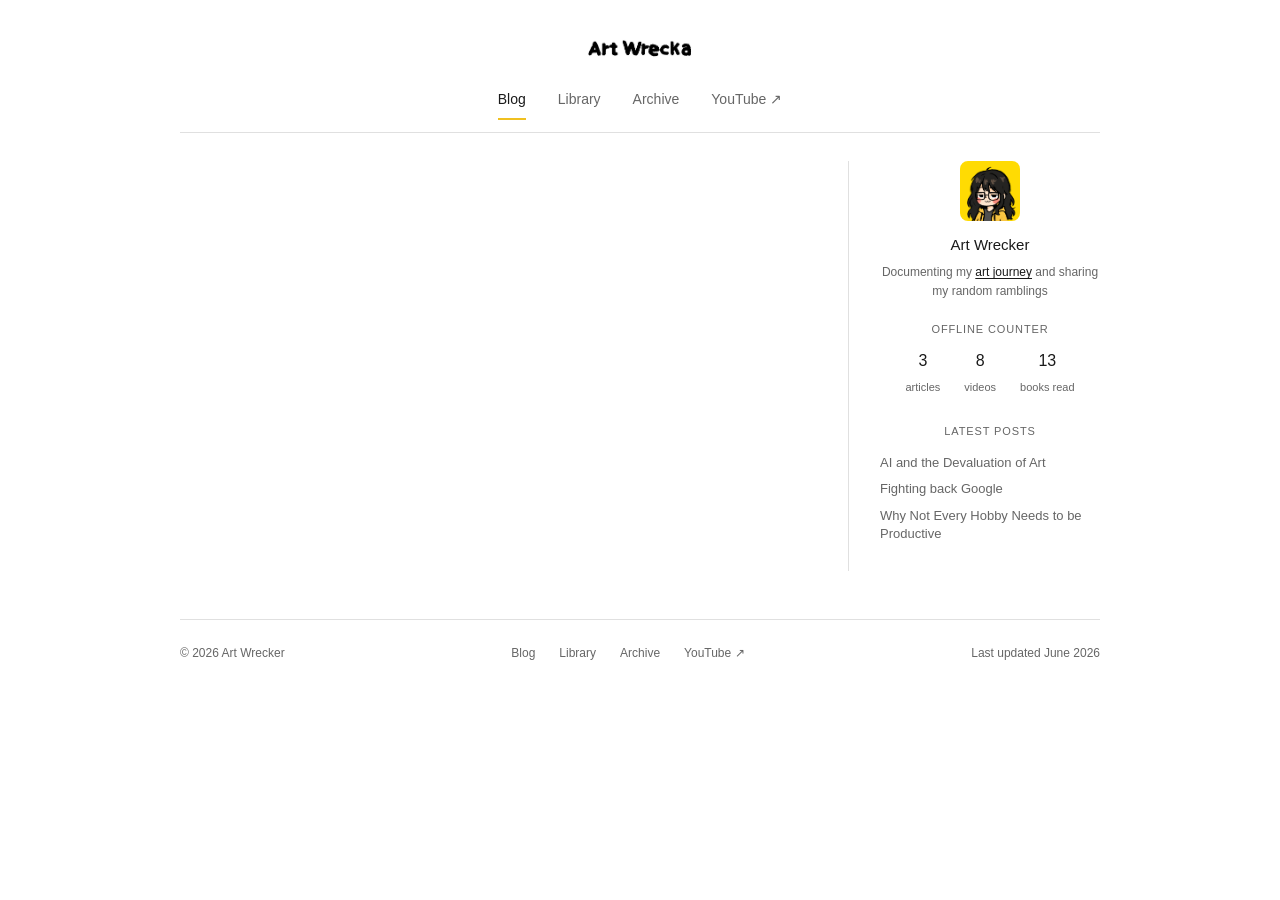
==== commit 9118f2a1: "Add files via upload" ====
--- a/index.html
+++ b/index.html
@@ -44,6 +44,7 @@
   document.getElementById('header').innerHTML      = headerHTML('blog');
   document.getElementById('sidebar').innerHTML     = sidebarHTML();
   document.getElementById('footer-wrap').innerHTML = footerHTML();
+  initCookieBanner();
 
   const start = (page - 1) * PER_PAGE;
   const slice = POSTS.slice(start, start + PER_PAGE);
